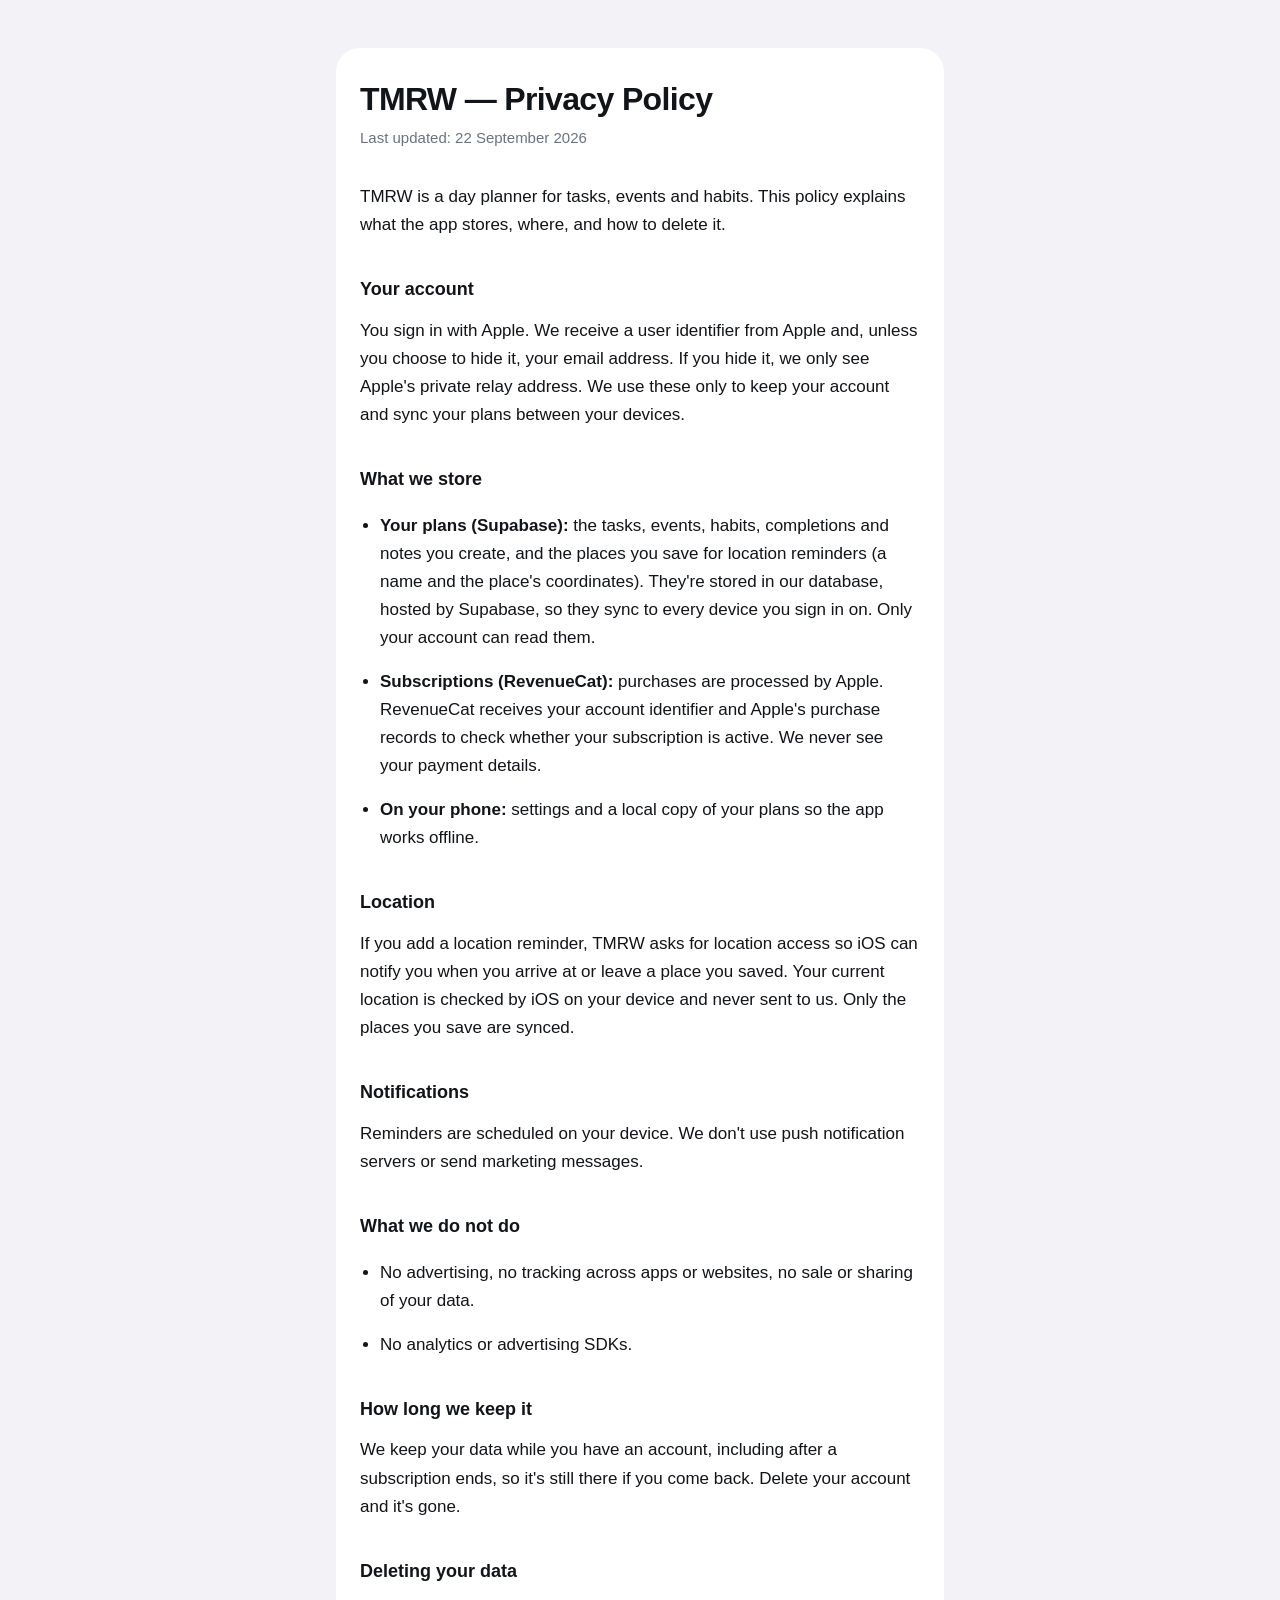
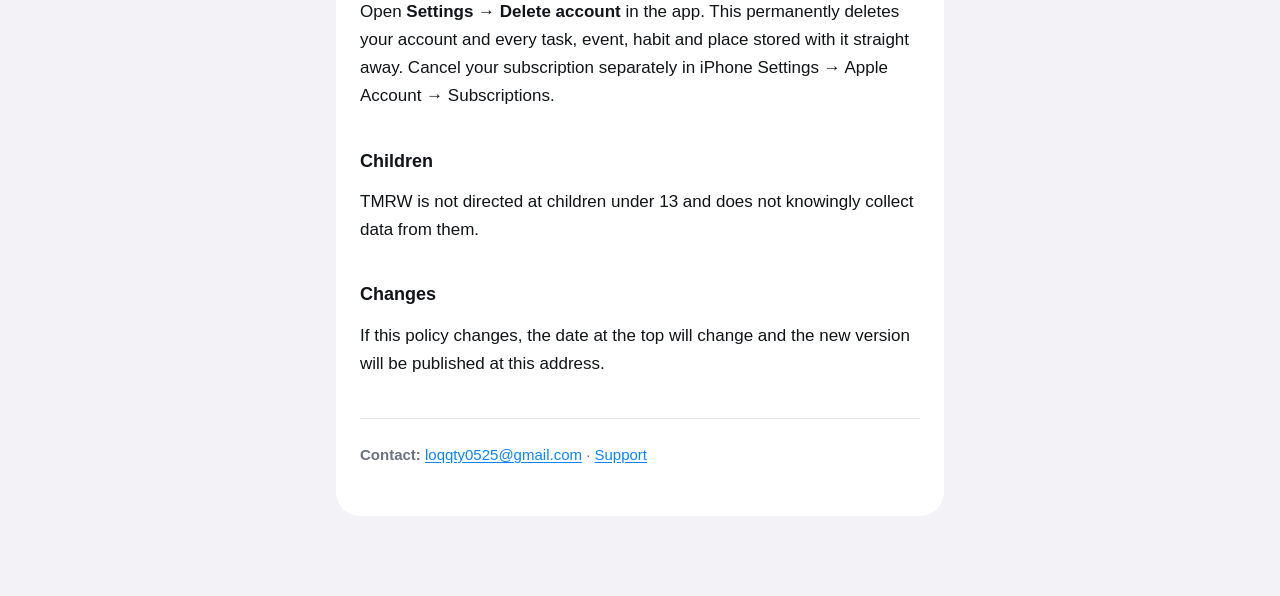
==== index.html @ 1be417ce "TMRW privacy policy and support pages" ====
<!doctype html>
<html lang="en"><head><meta charset="utf-8"><meta name="viewport" content="width=device-width, initial-scale=1"><title>TMRW — Privacy Policy</title><link rel="stylesheet" href="style.css"></head><body><main><div class="card">
<h1>TMRW — Privacy Policy</h1>
<p class="updated">Last updated: 22 September 2026</p>
<p>TMRW is a day planner for tasks, events and habits. This policy explains what the app stores, where, and how to delete it.</p>

<h2>Your account</h2>
<p>You sign in with Apple. We receive a user identifier from Apple and, unless you choose to hide it, your email address. If you hide it, we only see Apple's private relay address. We use these only to keep your account and sync your plans between your devices.</p>

<h2>What we store</h2>
<ul>
  <li><strong>Your plans (Supabase):</strong> the tasks, events, habits, completions and notes you create, and the places you save for location reminders (a name and the place's coordinates). They're stored in our database, hosted by Supabase, so they sync to every device you sign in on. Only your account can read them.</li>
  <li><strong>Subscriptions (RevenueCat):</strong> purchases are processed by Apple. RevenueCat receives your account identifier and Apple's purchase records to check whether your subscription is active. We never see your payment details.</li>
  <li><strong>On your phone:</strong> settings and a local copy of your plans so the app works offline.</li>
</ul>

<h2>Location</h2>
<p>If you add a location reminder, TMRW asks for location access so iOS can notify you when you arrive at or leave a place you saved. Your current location is checked by iOS on your device and never sent to us. Only the places you save are synced.</p>

<h2>Notifications</h2>
<p>Reminders are scheduled on your device. We don't use push notification servers or send marketing messages.</p>

<h2>What we do not do</h2>
<ul>
  <li>No advertising, no tracking across apps or websites, no sale or sharing of your data.</li>
  <li>No analytics or advertising SDKs.</li>
</ul>

<h2>How long we keep it</h2>
<p>We keep your data while you have an account, including after a subscription ends, so it's still there if you come back. Delete your account and it's gone.</p>

<h2>Deleting your data</h2>
<p>Open <strong>Settings → Delete account</strong> in the app. This permanently deletes your account and every task, event, habit and place stored with it straight away. Cancel your subscription separately in iPhone Settings → Apple Account → Subscriptions.</p>

<h2>Children</h2>
<p>TMRW is not directed at children under 13 and does not knowingly collect data from them.</p>

<h2>Changes</h2>
<p>If this policy changes, the date at the top will change and the new version will be published at this address.</p>

<hr>
<footer><p><strong>Contact:</strong> <a href="mailto:loqqty0525@gmail.com">loqqty0525@gmail.com</a> · <a href="support.html">Support</a></p></footer>
</div></main></body></html>
---- style.css ----
:root { --bg:#F2F2F7; --card:#fff; --ink:#111418; --soft:#6B7280; --rule:#E2E5EA; --accent:#0A84FF; }
@media (prefers-color-scheme: dark) { :root { --bg:#000; --card:#1C1C1E; --ink:#F2F2F7; --soft:#98989F; --rule:#38383A; } }
* { box-sizing:border-box; }
body { margin:0; background:var(--bg); color:var(--ink); font:17px/1.65 -apple-system,BlinkMacSystemFont,"Segoe UI",Helvetica,Arial,sans-serif; -webkit-font-smoothing:antialiased; }
main { max-width:40rem; margin:0 auto; padding:3rem 1rem 5rem; }
.card { background:var(--card); border-radius:24px; padding:2rem 1.5rem; }
h1 { font-size:2rem; line-height:1.2; letter-spacing:-0.02em; margin:0 0 .5rem; }
h2 { font-size:1.125rem; margin:2.25rem 0 .75rem; }
.updated { color:var(--soft); font-size:.9375rem; margin:0 0 2rem; }
p, li { margin:0 0 1rem; } ul { padding-left:1.25rem; }
a { color:var(--accent); text-underline-offset:2px; }
hr { border:0; border-top:1px solid var(--rule); margin:2.5rem 0 1.5rem; }
footer { color:var(--soft); font-size:.9375rem; }
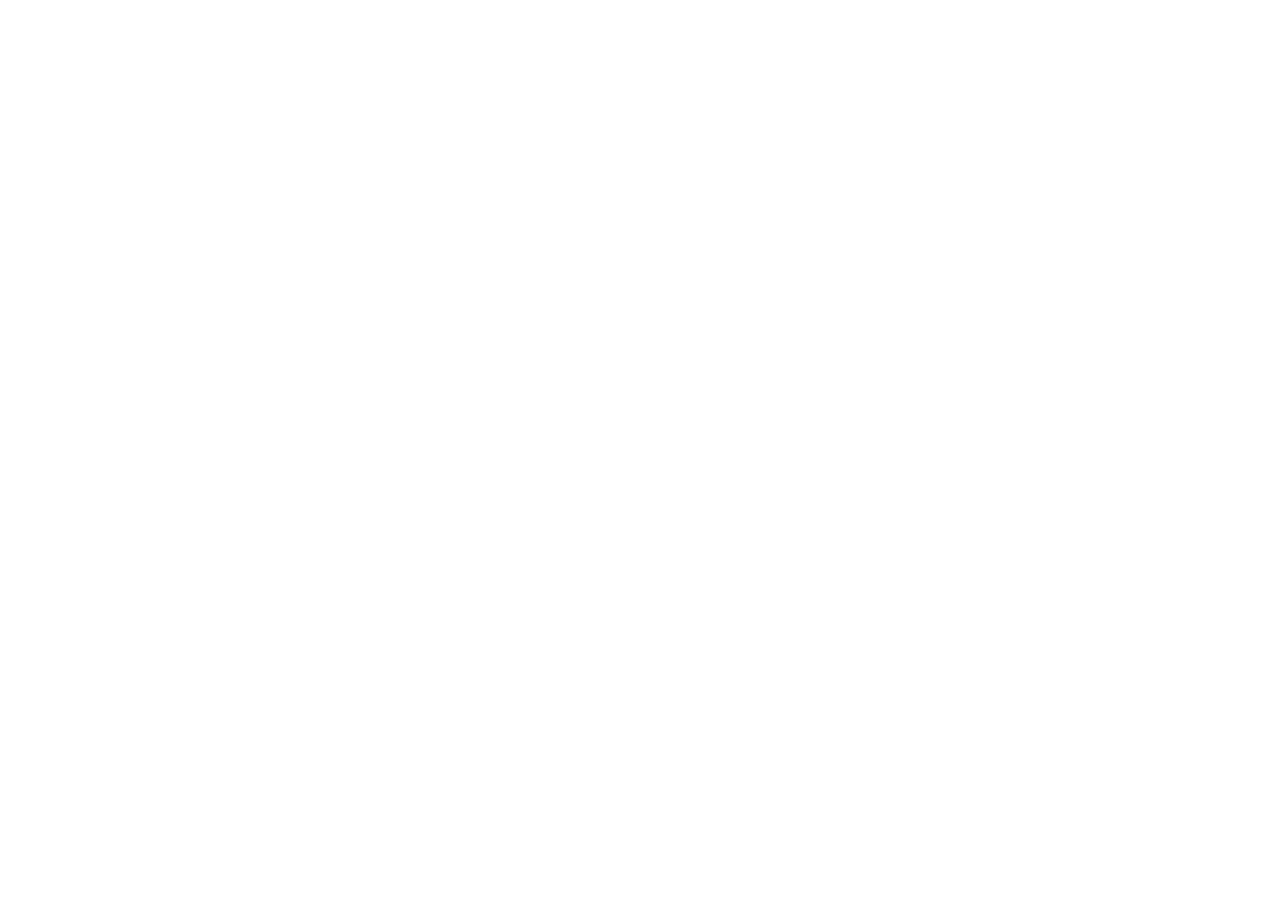
==== commit 6339a85c: "Redirect to tmrwplanner.app Co-Authored-By: Claude Opus 5.5 <noreply@anthropic.com>" ====
--- a/index.html
+++ b/index.html
@@ -1,43 +1,14 @@
 <!doctype html>
-<html lang="en"><head><meta charset="utf-8"><meta name="viewport" content="width=device-width, initial-scale=1"><title>TMRW — Privacy Policy</title><link rel="stylesheet" href="style.css"></head><body><main><div class="card">
-<h1>TMRW — Privacy Policy</h1>
-<p class="updated">Last updated: 22 September 2026</p>
-<p>TMRW is a day planner for tasks, events and habits. This policy explains what the app stores, where, and how to delete it.</p>
-
-<h2>Your account</h2>
-<p>You sign in with Apple. We receive a user identifier from Apple and, unless you choose to hide it, your email address. If you hide it, we only see Apple's private relay address. We use these only to keep your account and sync your plans between your devices.</p>
-
-<h2>What we store</h2>
-<ul>
-  <li><strong>Your plans (Supabase):</strong> the tasks, events, habits, completions and notes you create, and the places you save for location reminders (a name and the place's coordinates). They're stored in our database, hosted by Supabase, so they sync to every device you sign in on. Only your account can read them.</li>
-  <li><strong>Subscriptions (RevenueCat):</strong> purchases are processed by Apple. RevenueCat receives your account identifier and Apple's purchase records to check whether your subscription is active. We never see your payment details.</li>
-  <li><strong>On your phone:</strong> settings and a local copy of your plans so the app works offline.</li>
-</ul>
-
-<h2>Location</h2>
-<p>If you add a location reminder, TMRW asks for location access so iOS can notify you when you arrive at or leave a place you saved. Your current location is checked by iOS on your device and never sent to us. Only the places you save are synced.</p>
-
-<h2>Notifications</h2>
-<p>Reminders are scheduled on your device. We don't use push notification servers or send marketing messages.</p>
-
-<h2>What we do not do</h2>
-<ul>
-  <li>No advertising, no tracking across apps or websites, no sale or sharing of your data.</li>
-  <li>No analytics or advertising SDKs.</li>
-</ul>
-
-<h2>How long we keep it</h2>
-<p>We keep your data while you have an account, including after a subscription ends, so it's still there if you come back. Delete your account and it's gone.</p>
-
-<h2>Deleting your data</h2>
-<p>Open <strong>Settings → Delete account</strong> in the app. This permanently deletes your account and every task, event, habit and place stored with it straight away. Cancel your subscription separately in iPhone Settings → Apple Account → Subscriptions.</p>
-
-<h2>Children</h2>
-<p>TMRW is not directed at children under 13 and does not knowingly collect data from them.</p>
-
-<h2>Changes</h2>
-<p>If this policy changes, the date at the top will change and the new version will be published at this address.</p>
-
-<hr>
-<footer><p><strong>Contact:</strong> <a href="mailto:loqqty0525@gmail.com">loqqty0525@gmail.com</a> · <a href="support.html">Support</a></p></footer>
-</div></main></body></html>
+<html lang="en">
+<head>
+<meta charset="utf-8">
+<title>TMRW Privacy Policy</title>
+<meta name="robots" content="noindex">
+<link rel="canonical" href="https://tmrwplanner.app/privacy/">
+<meta http-equiv="refresh" content="0; url=https://tmrwplanner.app/privacy/">
+<script>location.replace("https://tmrwplanner.app/privacy/")</script>
+</head>
+<body>
+<p>TMRW's Privacy Policy moved to <a href="https://tmrwplanner.app/privacy/">https://tmrwplanner.app/privacy/</a>.</p>
+</body>
+</html>
